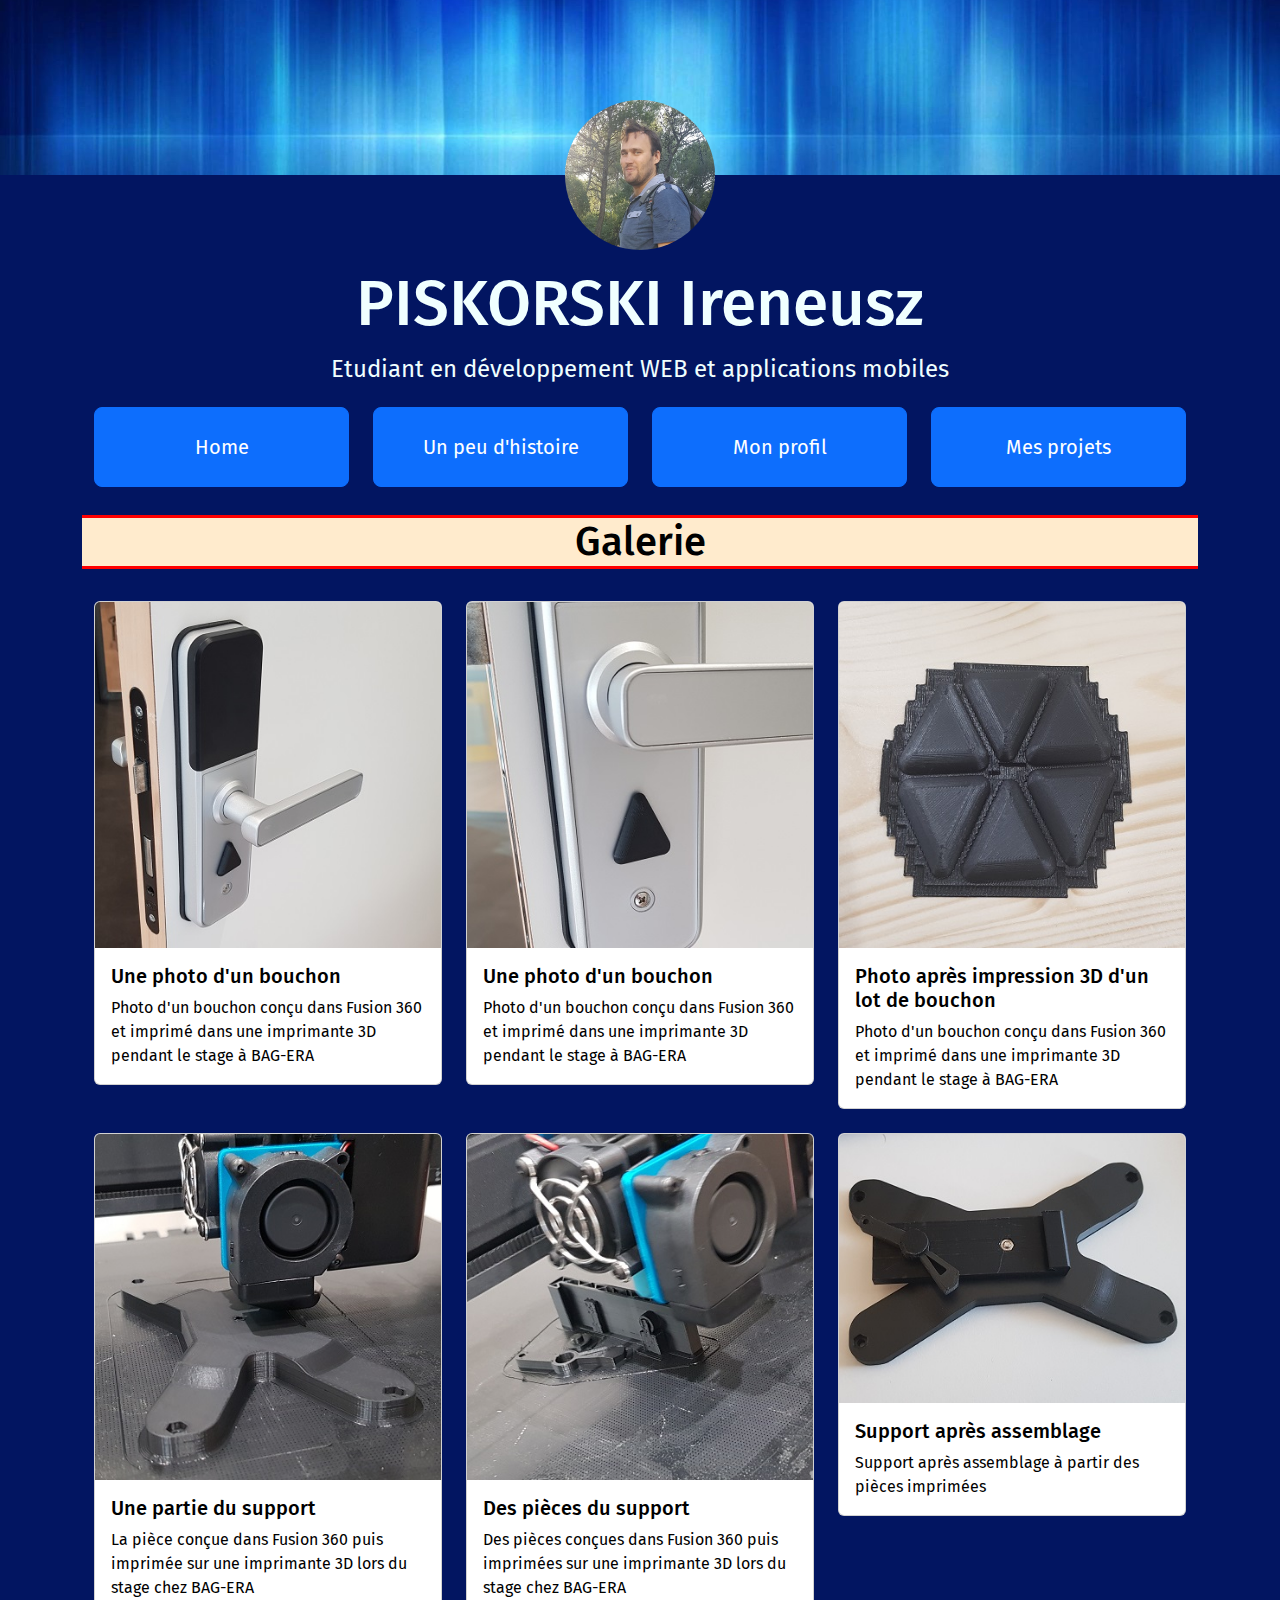
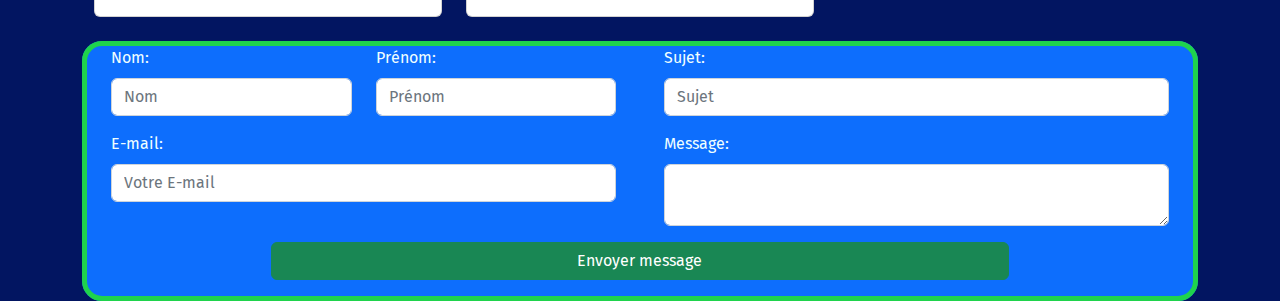
==== index.html @ 76c7e1bf "123" ====
<!DOCTYPE html>
<html lang="fr">
<head>
    <meta charset="UTF-8">
    <meta http-equiv="X-UA-Compatible" content="IE=edge">
    <meta name="viewport" content="width=device-width, initial-scale=1.0">
    <link rel="preconnect" href="https://fonts.googleapis.com">
    <link rel="preconnect" href="https://fonts.gstatic.com" crossorigin>
    <link href="https://fonts.googleapis.com/css2?family=Fira+Sans&display=swap" rel="stylesheet">
    <link rel="stylesheet" href="style/bootstrap.css">
    <title>CV Ireneusz PISKORSKI - Home</title>
</head>
<body>
    <header>
        <div>
            <img src="photo/header.jpg" class="w-100 d-none d-lg-block col-lg-3 headerPadding"  alt="background photo">
            <img src="photo/headerSm.jpg" alt="background photo small" class="w-100 d-lg-none headerPadding">
            <img id="headerPhoto" class="rounded mx-auto d-block mb-3"
             src="photo/photo1.jpg" alt="Photo d'Irek">
            <h2>PISKORSKI Ireneusz</h2>
            <p class="text-center fs-4">Etudiant en développement WEB et applications mobiles</p>
        </div>
    </header>

<div class="container">
    <div class="row mb-4">
        <div class="d-none d-lg-block col-lg-3">
            <a class="btn btn-primary btn-lg col-12 py-4 my-1" href="index.html">Home</a>
        </div>
        <div class="col-12 col-md-4 col-lg-3">
            <a class="btn btn-primary btn-lg col-12 py-4 my-1" href="passe.html">Un peu d'histoire</a>
        </div>
        <div class="col-12 col-md-4 col-lg-3">
            <a class="btn btn-primary btn-lg col-12 py-4 my-1" href="profil.html">Mon profil</a>
        </div>
        <div class="col-12 col-md-4 col-lg-3">
            <a class="btn btn-primary btn-lg col-12 py-4 my-1" href="projets.html">Mes projets</a>
        </div>
    </div>

    <div class="d-sm-none">
        <div> <img src="photo/CV_Ireneusz_PISKORSKI.jpg" alt="CV d'Ireneusz PISKORSKI" class="img-thumbnail border-success bg-success"> </div>
        <a href="photo/CV_Ireneusz_PISKORSKI.pdf" class="btn btn-primary w-100 mt-1 mb-3" target="_blank">Telecharger CV</a>
    </div>


    <div class="d-md-flex row d-none row-cols-3 g-4 mb-4">
      <h1 class="col-12">Galerie</h1>
        <div class="col">
          <div class="card">
            <img src="photo/blocage1.jpg" class="card-img-top" alt="Photo après montage du bouchon">
            <div class="card-body">
              <h5 class="card-title">Une photo d'un bouchon</h5>
              <p class="card-text">Photo d'un bouchon conçu dans Fusion 360 et imprimé dans une imprimante 3D pendant le stage à BAG-ERA</p>
            </div>
          </div>
        </div>
        <div class="col">
          <div class="card">
            <img src="photo/blocage2.jpg" class="card-img-top" alt="Photo après montage du bouchon">
            <div class="card-body">
              <h5 class="card-title">Une photo d'un bouchon</h5>
              <p class="card-text">Photo d'un bouchon conçu dans Fusion 360 et imprimé dans une imprimante 3D pendant le stage à BAG-ERA</p>
            </div>
          </div>
        </div>
        <div class="col">
          <div class="card">
            <img src="photo/blocage3.jpg" class="card-img-top" alt="Photo après impression d'un lot de bouchon">
            <div class="card-body">
              <h5 class="card-title">Photo après impression 3D d'un lot de bouchon</h5>
              <p class="card-text">Photo d'un bouchon conçu dans Fusion 360 et imprimé dans une imprimante 3D pendant le stage à BAG-ERA</p>
            </div>
          </div>
        </div>
        <div class="col">
            <div class="card">
              <img src="photo/imprime1.jpg" class="card-img-top" alt="une partie du stand conçu par mes soins et imprimé sur une imprimante 3D lors du stage chez BAG-ERA">
              <div class="card-body">
                <h5 class="card-title">Une partie du support</h5>
                <p class="card-text">La pièce conçue dans Fusion 360 puis imprimée sur une imprimante 3D lors du stage chez BAG-ERA</p>
              </div>
            </div>
          </div>
          <div class="col">
            <div class="card">
              <img src="photo/imprime2.jpg" class="card-img-top" alt="Des pièces conçues par mes soins puis imprimées sur une imprimante 3D lors du stage chez BAG-ERA">
              <div class="card-body">
                <h5 class="card-title">Des pièces du support</h5>
                <p class="card-text">Des pièces conçues dans Fusion 360 puis imprimées sur une imprimante 3D lors du stage chez BAG-ERA</p>
              </div>
            </div>
          </div>
          <div class="col">
            <div class="card">
              <img src="photo/imprime3.jpg" class="card-img-top" alt="Support après assemblage">
              <div class="card-body">
                <h5 class="card-title">Support après assemblage</h5>
                <p class="card-text">Support après assemblage à partir des pièces imprimées</p>
              </div>
            </div>
          </div>
    </div>

    <form action="https://httpbin.org/get" method="get" target="_blank">
        <fieldset>
            <div class="row">
                <div class="col-xl-6">
                    <div class="row">
                        <div class="mb-3 col-lg-6">
                            <label for="nom" class="form-label">Nom: </label>
                            <input type="text" class="form-control" name="nom" placeholder="Nom">
                        </div>
                        <div class="mb-3 col-lg-6">
                            <label for="prenom" class="form-label">Prénom: </label>
                            <input type="text" class="form-control" name="prenom" placeholder="Prénom">
                        </div>
                        <div class="mb-3 col-12">
                            <label for="eMail" class="form-label">E-mail: </label>
                            <input type="email" class="form-control" name="eMail" placeholder="Votre E-mail">
                        </div>
                    </div>
                </div>
                <div class="col-xl-6">
                    <div class="row">
                        <div class="mb-3">
                            <label for="sujet" class="form-label">Sujet: </label>
                            <input type="text" class="form-control" name="sujet" placeholder="Sujet">
                        </div>
                        <div class="mb-3">
                            <label for="message" class="form-label">Message: </label>
                            <textarea class="form-control" name="message" rows="2"></textarea>
                        </div>
                    </div>
                </div>
            </div>
            <div class="row mx-auto mb-3 col-8">
                <button class="btn btn-success">Envoyer message</button>
            </div>
        </fieldset>
    </form>            
</div>
<script src="https://cdn.jsdelivr.net/npm/@popperjs/core@2.11.5/dist/umd/popper.min.js" integrity="sha384-Xe+8cL9oJa6tN/veChSP7q+mnSPaj5Bcu9mPX5F5xIGE0DVittaqT5lorf0EI7Vk" crossorigin="anonymous"></script>
<script src="https://cdn.jsdelivr.net/npm/bootstrap@5.2.0-beta1/dist/js/bootstrap.min.js" integrity="sha384-kjU+l4N0Yf4ZOJErLsIcvOU2qSb74wXpOhqTvwVx3OElZRweTnQ6d31fXEoRD1Jy" crossorigin="anonymous"></script>
</body>
</html>
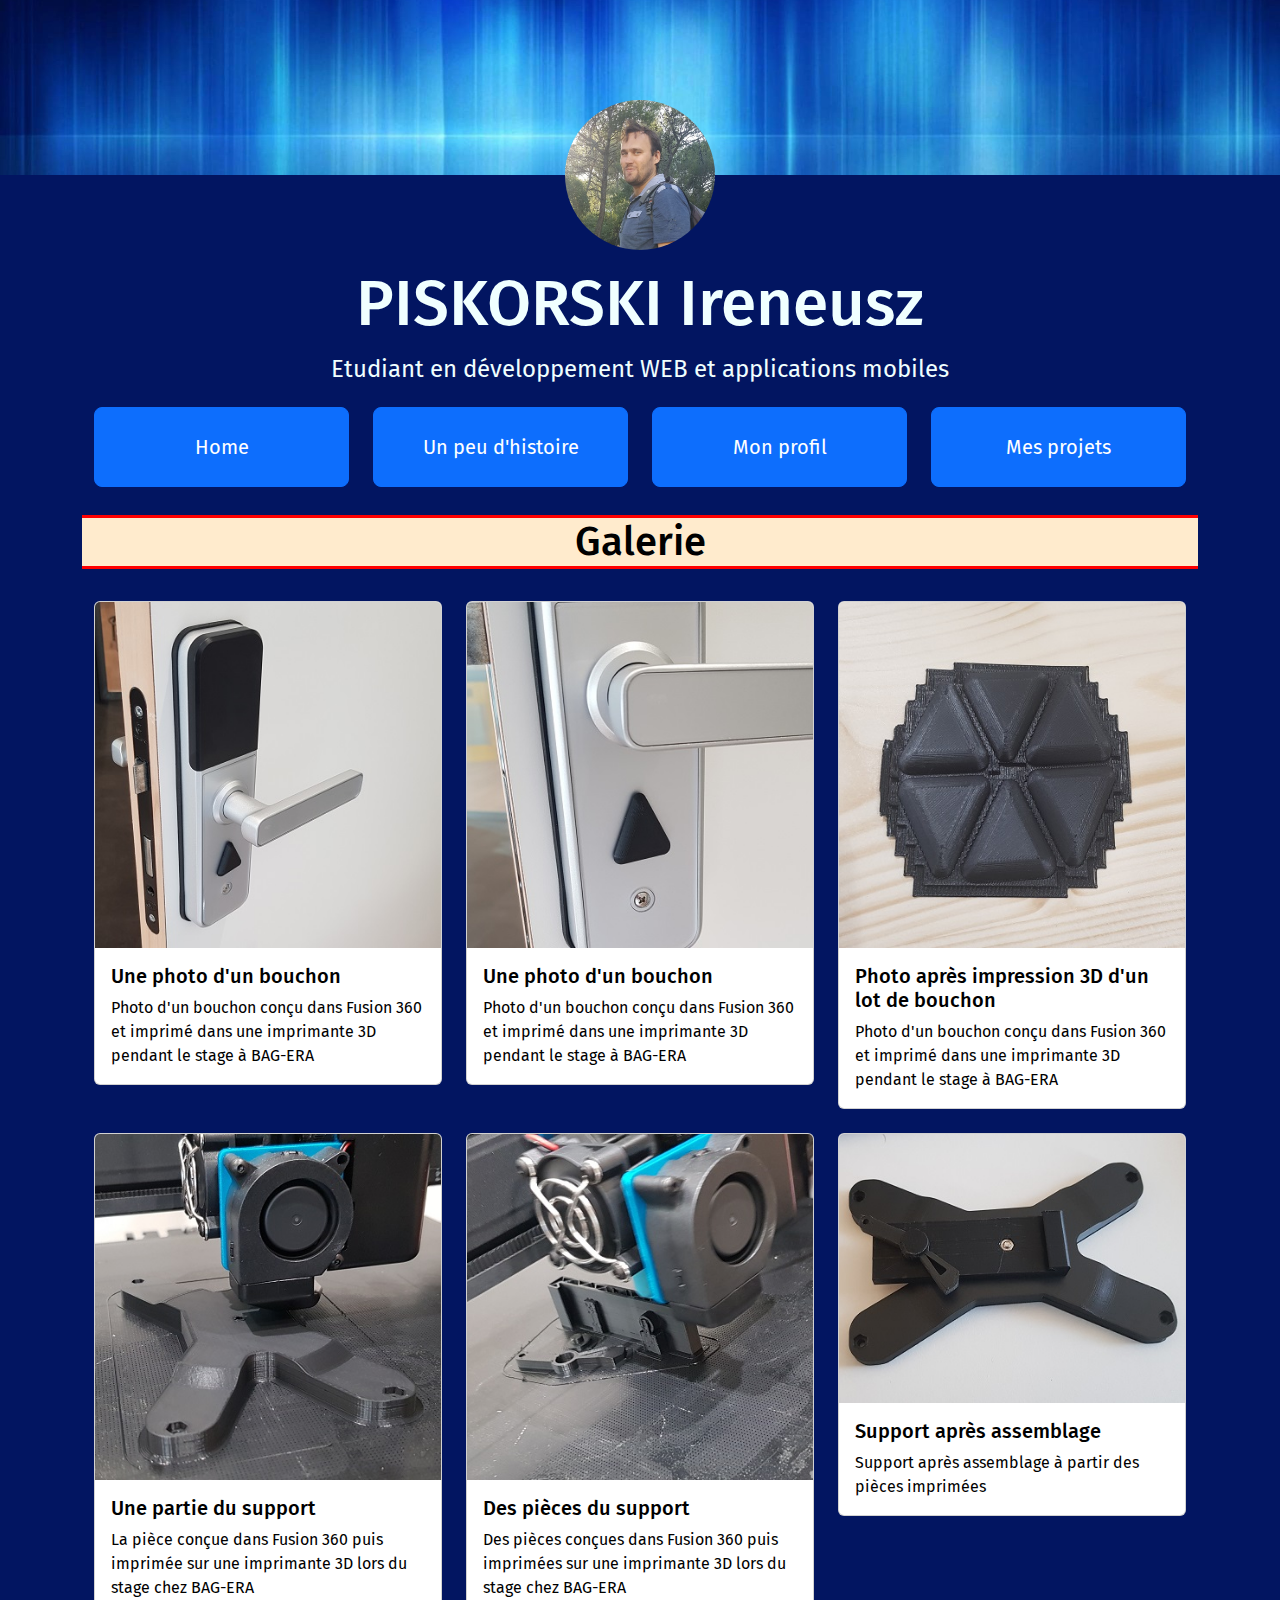
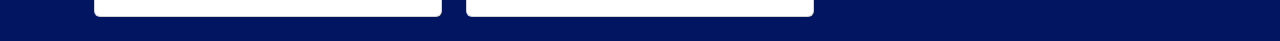
==== commit ce3ab261: "234" ====
--- a/index.html
+++ b/index.html
@@ -102,7 +102,7 @@
           </div>
     </div>
 
-    <form action="https://httpbin.org/get" method="get" target="_blank">
+    <!-- <form action="https://httpbin.org/get" method="get" target="_blank">
         <fieldset>
             <div class="row">
                 <div class="col-xl-6">
@@ -138,7 +138,7 @@
                 <button class="btn btn-success">Envoyer message</button>
             </div>
         </fieldset>
-    </form>            
+    </form>             -->
 </div>
 <script src="https://cdn.jsdelivr.net/npm/@popperjs/core@2.11.5/dist/umd/popper.min.js" integrity="sha384-Xe+8cL9oJa6tN/veChSP7q+mnSPaj5Bcu9mPX5F5xIGE0DVittaqT5lorf0EI7Vk" crossorigin="anonymous"></script>
 <script src="https://cdn.jsdelivr.net/npm/bootstrap@5.2.0-beta1/dist/js/bootstrap.min.js" integrity="sha384-kjU+l4N0Yf4ZOJErLsIcvOU2qSb74wXpOhqTvwVx3OElZRweTnQ6d31fXEoRD1Jy" crossorigin="anonymous"></script>
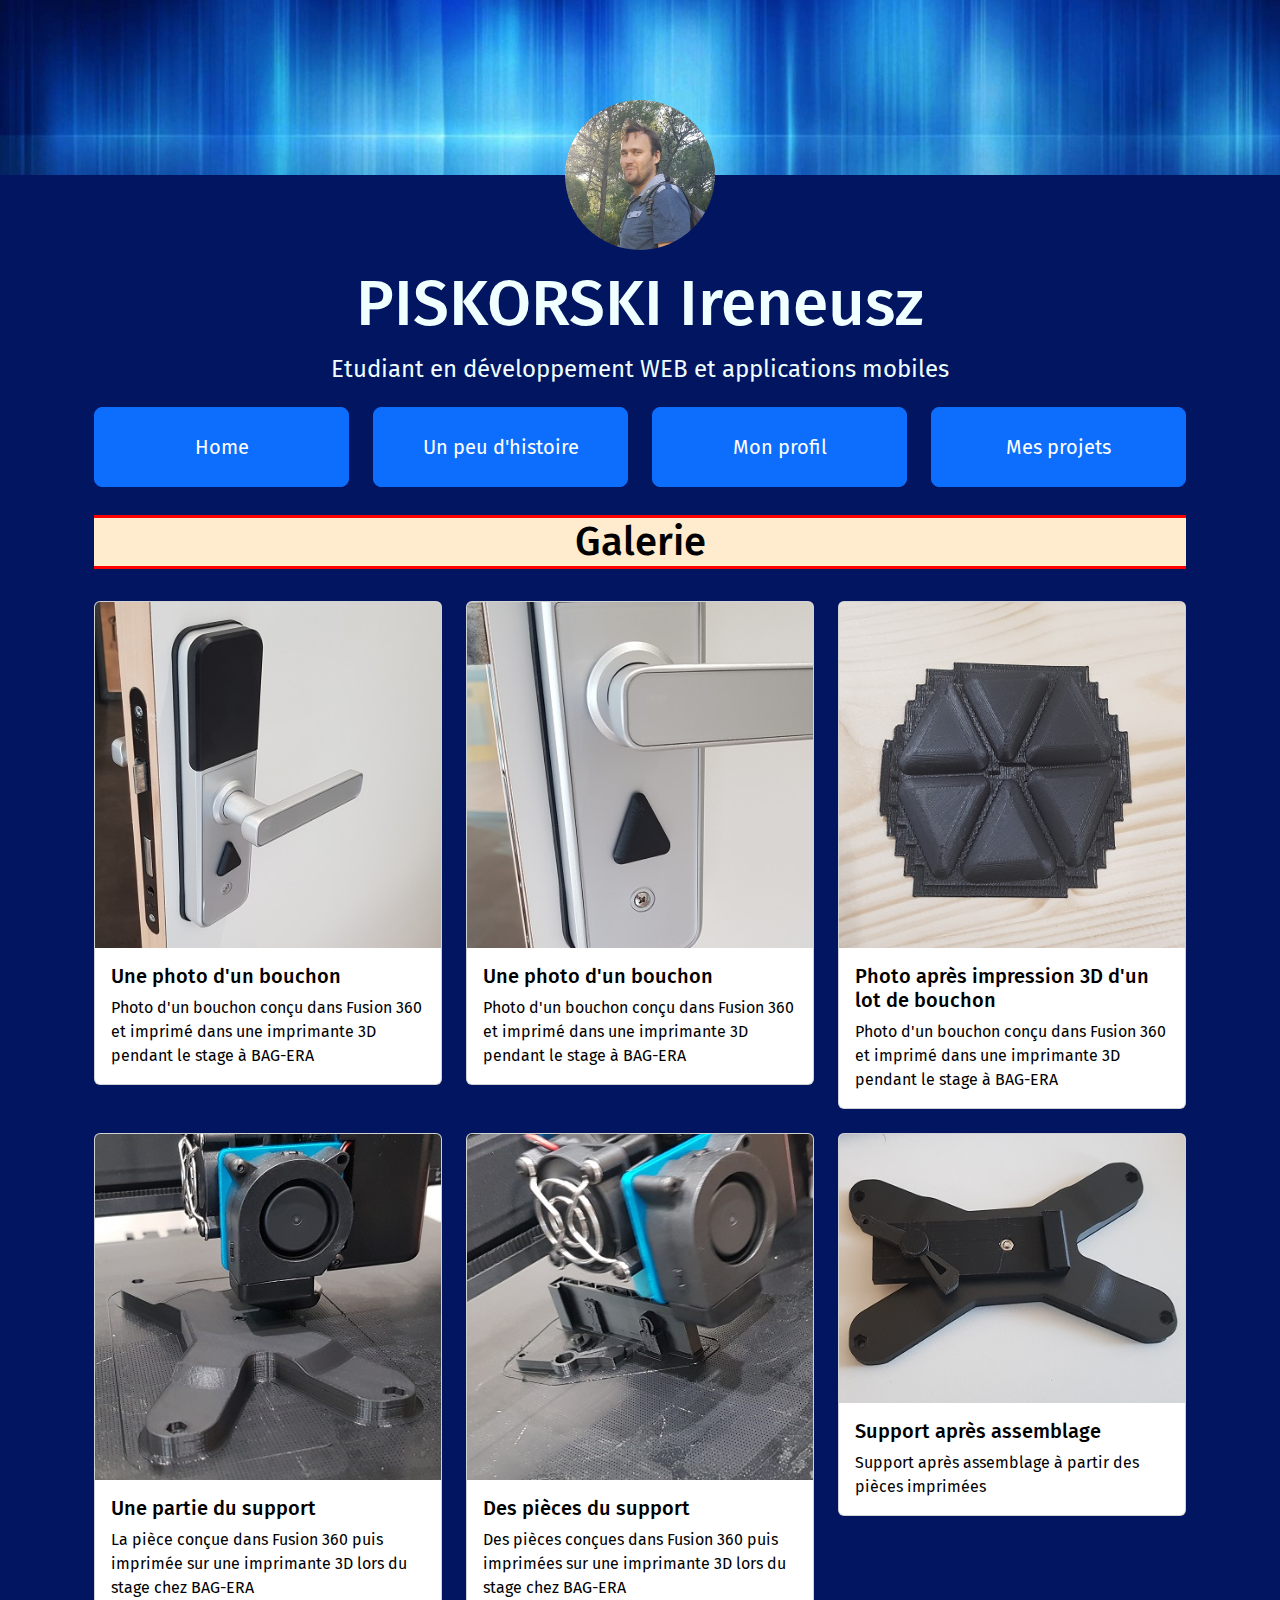
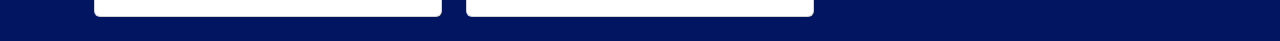
==== commit 3951ff25: "345" ====
--- a/index.html
+++ b/index.html
@@ -45,7 +45,9 @@
 
 
     <div class="d-md-flex row d-none row-cols-3 g-4 mb-4">
-      <h1 class="col-12">Galerie</h1>
+    <div class="col-12">
+      <h1>Galerie</h1>
+    </div>
         <div class="col">
           <div class="card">
             <img src="photo/blocage1.jpg" class="card-img-top" alt="Photo après montage du bouchon">
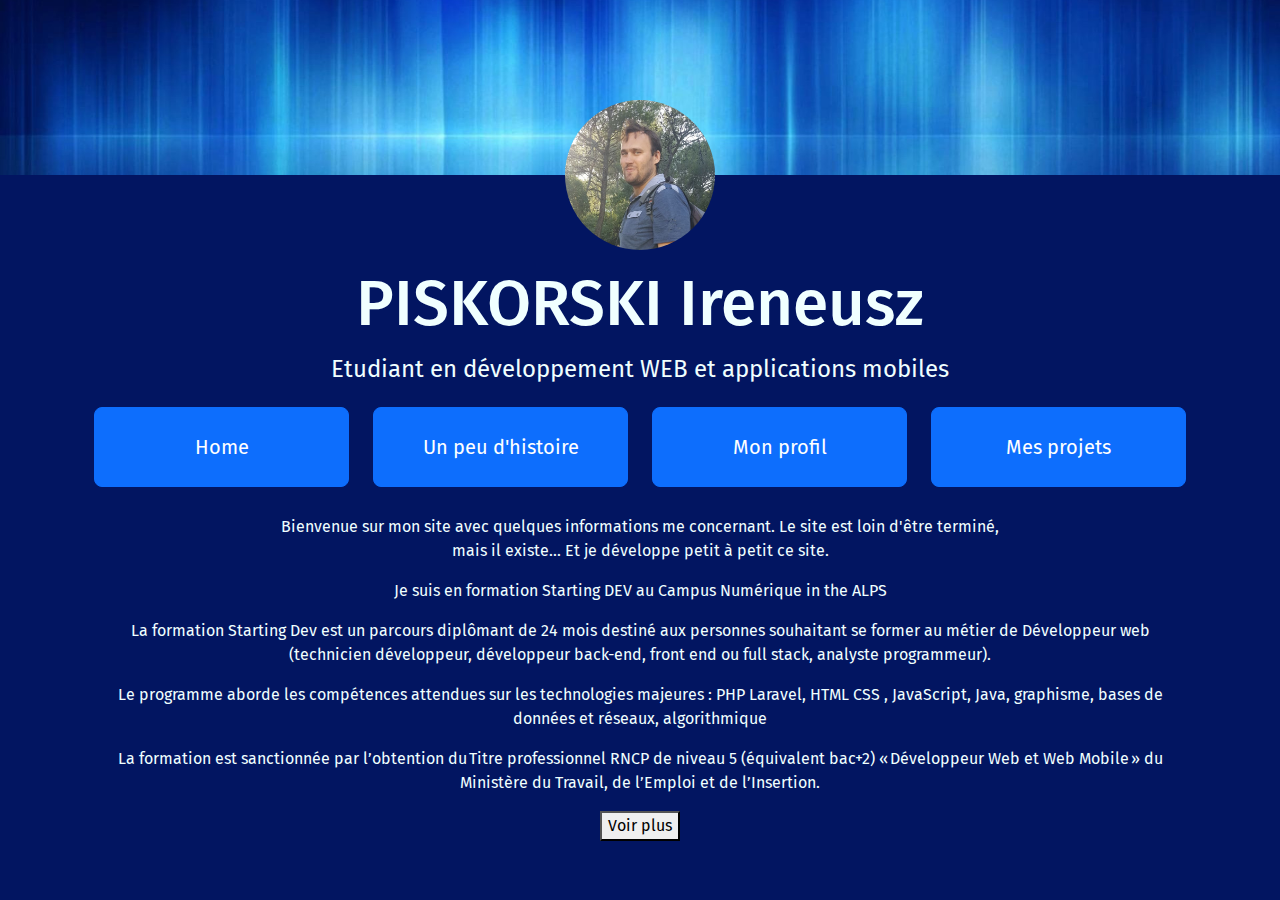
==== commit 576e1c9e: "Une petite mise à jour de la page d'accueil et du CV" ====
--- a/index.html
+++ b/index.html
@@ -38,109 +38,34 @@
         </div>
     </div>
 
+    <div class="row">
+        <div class="col-2"> </div>
+        <div class="col-8 text-center">
+            Bienvenue sur mon site avec quelques informations me concernant.
+            Le site est loin d'être terminé, mais il existe...
+            Et je développe petit à petit ce site.</div>
+        <div class="col-2"> </div>
+    </div>
+    <div class="row mt-3 mb-3">
+        <div class="col text-center">
+            <p>Je suis en formation Starting DEV au Campus Numérique in the ALPS</p>
+            <p>La formation Starting Dev est un parcours diplômant de 24 mois destiné aux personnes souhaitant
+                se former au métier de Développeur web (technicien développeur, développeur back-end,
+                front end ou full stack, analyste programmeur).</p>
+            <p>Le programme aborde les compétences attendues sur les technologies majeures :
+                PHP Laravel, HTML CSS , JavaScript, Java, graphisme, bases de données et réseaux, algorithmique</p>
+            <p>La formation est sanctionnée par l’obtention du Titre professionnel RNCP de niveau 5
+                (équivalent bac+2) « Développeur Web et Web Mobile » du Ministère du Travail,
+                de l’Emploi et de l’Insertion.</p>
+        </div>
+        <a href="https://le-campus-numerique.fr/" class="d-flex justify-content-center text-decoration-none"><button>Voir plus</button></a>
+    </div>
+
     <div class="d-sm-none">
         <div> <img src="photo/CV_Ireneusz_PISKORSKI.jpg" alt="CV d'Ireneusz PISKORSKI" class="img-thumbnail border-success bg-success"> </div>
         <a href="photo/CV_Ireneusz_PISKORSKI.pdf" class="btn btn-primary w-100 mt-1 mb-3" target="_blank">Telecharger CV</a>
     </div>
 
-
-    <div class="d-md-flex row d-none row-cols-3 g-4 mb-4">
-    <div class="col-12">
-      <h1>Galerie</h1>
-    </div>
-        <div class="col">
-          <div class="card">
-            <img src="photo/blocage1.jpg" class="card-img-top" alt="Photo après montage du bouchon">
-            <div class="card-body">
-              <h5 class="card-title">Une photo d'un bouchon</h5>
-              <p class="card-text">Photo d'un bouchon conçu dans Fusion 360 et imprimé dans une imprimante 3D pendant le stage à BAG-ERA</p>
-            </div>
-          </div>
-        </div>
-        <div class="col">
-          <div class="card">
-            <img src="photo/blocage2.jpg" class="card-img-top" alt="Photo après montage du bouchon">
-            <div class="card-body">
-              <h5 class="card-title">Une photo d'un bouchon</h5>
-              <p class="card-text">Photo d'un bouchon conçu dans Fusion 360 et imprimé dans une imprimante 3D pendant le stage à BAG-ERA</p>
-            </div>
-          </div>
-        </div>
-        <div class="col">
-          <div class="card">
-            <img src="photo/blocage3.jpg" class="card-img-top" alt="Photo après impression d'un lot de bouchon">
-            <div class="card-body">
-              <h5 class="card-title">Photo après impression 3D d'un lot de bouchon</h5>
-              <p class="card-text">Photo d'un bouchon conçu dans Fusion 360 et imprimé dans une imprimante 3D pendant le stage à BAG-ERA</p>
-            </div>
-          </div>
-        </div>
-        <div class="col">
-            <div class="card">
-              <img src="photo/imprime1.jpg" class="card-img-top" alt="une partie du stand conçu par mes soins et imprimé sur une imprimante 3D lors du stage chez BAG-ERA">
-              <div class="card-body">
-                <h5 class="card-title">Une partie du support</h5>
-                <p class="card-text">La pièce conçue dans Fusion 360 puis imprimée sur une imprimante 3D lors du stage chez BAG-ERA</p>
-              </div>
-            </div>
-          </div>
-          <div class="col">
-            <div class="card">
-              <img src="photo/imprime2.jpg" class="card-img-top" alt="Des pièces conçues par mes soins puis imprimées sur une imprimante 3D lors du stage chez BAG-ERA">
-              <div class="card-body">
-                <h5 class="card-title">Des pièces du support</h5>
-                <p class="card-text">Des pièces conçues dans Fusion 360 puis imprimées sur une imprimante 3D lors du stage chez BAG-ERA</p>
-              </div>
-            </div>
-          </div>
-          <div class="col">
-            <div class="card">
-              <img src="photo/imprime3.jpg" class="card-img-top" alt="Support après assemblage">
-              <div class="card-body">
-                <h5 class="card-title">Support après assemblage</h5>
-                <p class="card-text">Support après assemblage à partir des pièces imprimées</p>
-              </div>
-            </div>
-          </div>
-    </div>
-
-    <!-- <form action="https://httpbin.org/get" method="get" target="_blank">
-        <fieldset>
-            <div class="row">
-                <div class="col-xl-6">
-                    <div class="row">
-                        <div class="mb-3 col-lg-6">
-                            <label for="nom" class="form-label">Nom: </label>
-                            <input type="text" class="form-control" name="nom" placeholder="Nom">
-                        </div>
-                        <div class="mb-3 col-lg-6">
-                            <label for="prenom" class="form-label">Prénom: </label>
-                            <input type="text" class="form-control" name="prenom" placeholder="Prénom">
-                        </div>
-                        <div class="mb-3 col-12">
-                            <label for="eMail" class="form-label">E-mail: </label>
-                            <input type="email" class="form-control" name="eMail" placeholder="Votre E-mail">
-                        </div>
-                    </div>
-                </div>
-                <div class="col-xl-6">
-                    <div class="row">
-                        <div class="mb-3">
-                            <label for="sujet" class="form-label">Sujet: </label>
-                            <input type="text" class="form-control" name="sujet" placeholder="Sujet">
-                        </div>
-                        <div class="mb-3">
-                            <label for="message" class="form-label">Message: </label>
-                            <textarea class="form-control" name="message" rows="2"></textarea>
-                        </div>
-                    </div>
-                </div>
-            </div>
-            <div class="row mx-auto mb-3 col-8">
-                <button class="btn btn-success">Envoyer message</button>
-            </div>
-        </fieldset>
-    </form>             -->
 </div>
 <script src="https://cdn.jsdelivr.net/npm/@popperjs/core@2.11.5/dist/umd/popper.min.js" integrity="sha384-Xe+8cL9oJa6tN/veChSP7q+mnSPaj5Bcu9mPX5F5xIGE0DVittaqT5lorf0EI7Vk" crossorigin="anonymous"></script>
 <script src="https://cdn.jsdelivr.net/npm/bootstrap@5.2.0-beta1/dist/js/bootstrap.min.js" integrity="sha384-kjU+l4N0Yf4ZOJErLsIcvOU2qSb74wXpOhqTvwVx3OElZRweTnQ6d31fXEoRD1Jy" crossorigin="anonymous"></script>
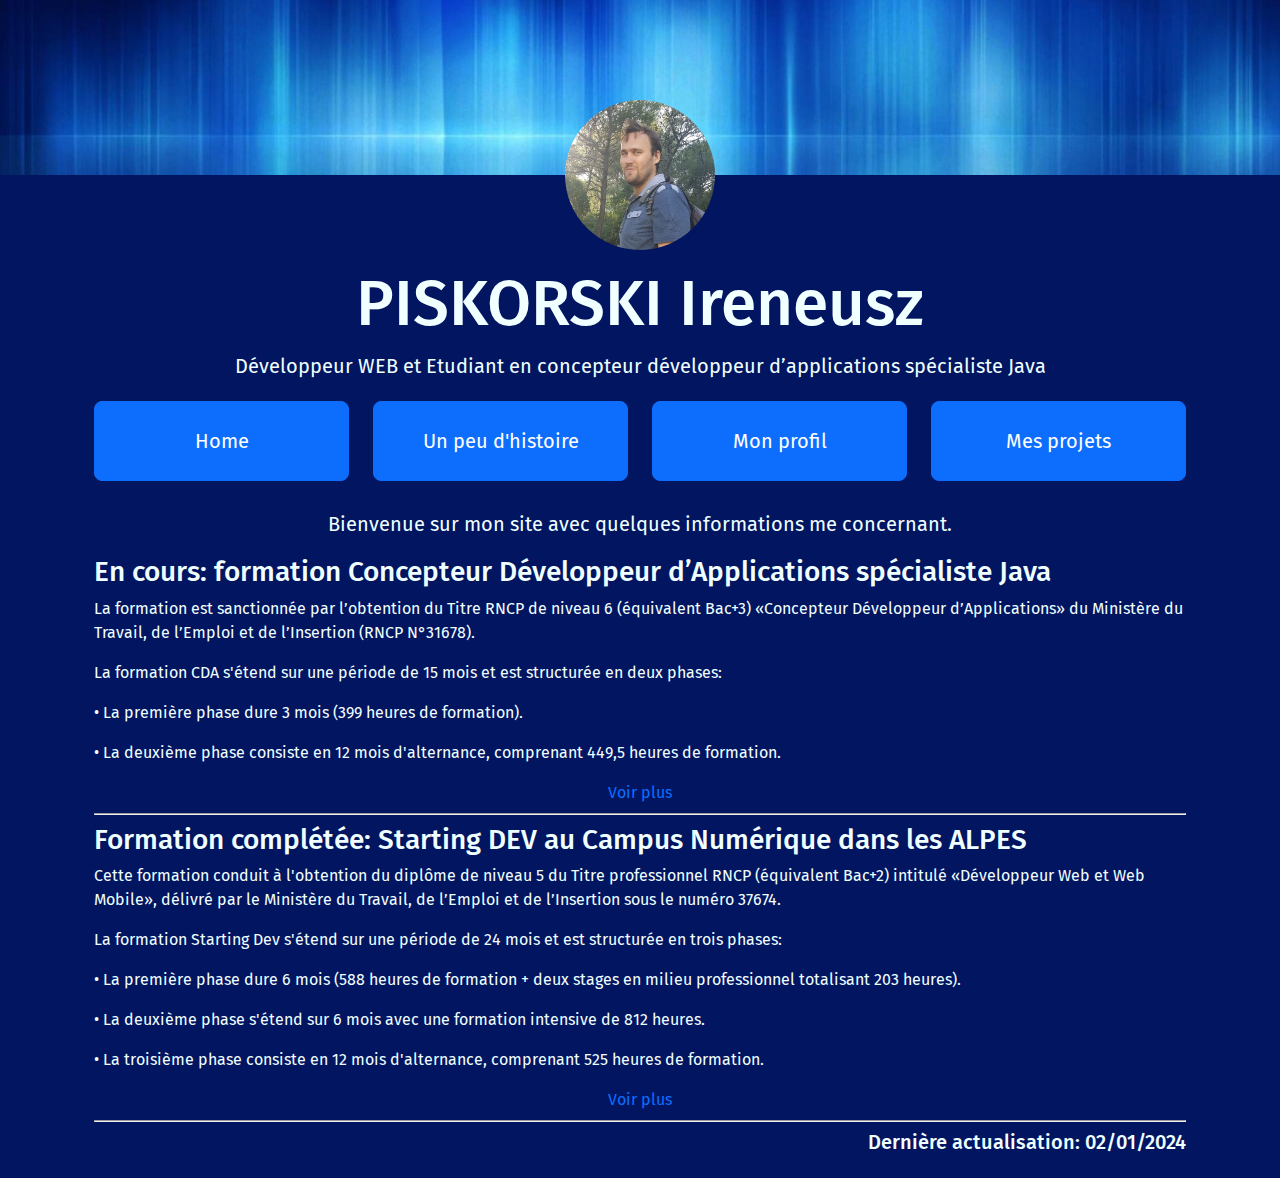
==== commit f04b77d4: "partial update" ====
--- a/index.html
+++ b/index.html
@@ -8,6 +8,7 @@
     <link rel="preconnect" href="https://fonts.gstatic.com" crossorigin>
     <link href="https://fonts.googleapis.com/css2?family=Fira+Sans&display=swap" rel="stylesheet">
     <link rel="stylesheet" href="style/bootstrap.css">
+    <link rel="stylesheet" href="style/style.css">
     <title>CV Ireneusz PISKORSKI - Home</title>
 </head>
 <body>
@@ -17,8 +18,8 @@
             <img src="photo/headerSm.jpg" alt="background photo small" class="w-100 d-lg-none headerPadding">
             <img id="headerPhoto" class="rounded mx-auto d-block mb-3"
              src="photo/photo1.jpg" alt="Photo d'Irek">
-            <h2>PISKORSKI Ireneusz</h2>
-            <p class="text-center fs-4">Etudiant en développement WEB et applications mobiles</p>
+            <h1>PISKORSKI Ireneusz</h1>
+            <p class="text-center fs-5">Développeur WEB et Etudiant en concepteur développeur d’applications spécialiste Java</p>
         </div>
     </header>
 
@@ -39,26 +40,34 @@
     </div>
 
     <div class="row">
-        <div class="col-2"> </div>
-        <div class="col-8 text-center">
+        <div class="text-center fs-5">
             Bienvenue sur mon site avec quelques informations me concernant.
-            Le site est loin d'être terminé, mais il existe...
-            Et je développe petit à petit ce site.</div>
-        <div class="col-2"> </div>
+        </div>
     </div>
     <div class="row mt-3 mb-3">
-        <div class="col text-center">
-            <p>Je suis en formation Starting DEV au Campus Numérique in the ALPS</p>
-            <p>La formation Starting Dev est un parcours diplômant de 24 mois destiné aux personnes souhaitant
-                se former au métier de Développeur web (technicien développeur, développeur back-end,
-                front end ou full stack, analyste programmeur).</p>
-            <p>Le programme aborde les compétences attendues sur les technologies majeures :
-                PHP Laravel, HTML CSS , JavaScript, Java, graphisme, bases de données et réseaux, algorithmique</p>
-            <p>La formation est sanctionnée par l’obtention du Titre professionnel RNCP de niveau 5
-                (équivalent bac+2) « Développeur Web et Web Mobile » du Ministère du Travail,
-                de l’Emploi et de l’Insertion.</p>
+        <div class="col text-start">
+            <h3>En cours: formation Concepteur Développeur d’Applications spécialiste Java</h3>
+            <p>La formation est sanctionnée par l’obtention du Titre RNCP de niveau 6 (équivalent Bac+3)
+                «Concepteur Développeur d’Applications» du Ministère du Travail, de l’Emploi et de l’Insertion
+                (RNCP N°31678).</p>
+            <p>La formation CDA s'étend sur une période de 15 mois et est structurée en deux phases:</p>
+            <p>• La première phase dure 3 mois (399 heures  de formation).</p>
+            <p>• La deuxième phase consiste en 12 mois d'alternance, comprenant 449,5 heures de formation.</p>
+            <a href="https://le-campus-numerique.fr/wp-content/uploads/2023/07/24CDAG_Programme-alternance-V2.docx-1.pdf" class="d-flex justify-content-center text-decoration-none" target="_blank">Voir plus</a>
+            <hr>
+            <h3>Formation complétée: Starting DEV au Campus Numérique dans les ALPES</h3>
+            <p>Cette formation conduit à l'obtention du diplôme de niveau 5 du Titre professionnel RNCP (équivalent Bac+2) 
+                intitulé «Développeur Web et Web Mobile», délivré par le Ministère du Travail, de l’Emploi et de l’Insertion sous le numéro 37674.</p>
+            <p>La formation Starting Dev s'étend sur une période de 24 mois et est structurée en trois phases:</p>
+            <p>• La première phase dure 6 mois (588 heures de formation + deux stages en milieu professionnel totalisant 203 heures).</p>
+            <p>• La deuxième phase s'étend sur 6 mois avec une formation intensive de 812 heures.</p>
+            <p>• La troisième phase consiste en 12 mois d'alternance, comprenant 525 heures de formation.</p>
+            <a href="https://le-campus-numerique.fr/wp-content/uploads/2022/02/Programme-Formation-Starting-Dev-240422.pdf" class="d-flex justify-content-center text-decoration-none" target="_blank">Voir plus</a>
+            <hr>
         </div>
-        <a href="https://le-campus-numerique.fr/" class="d-flex justify-content-center text-decoration-none"><button>Voir plus</button></a>
+        
+
+        <h5 class="text-end">Dernière actualisation: 02/01/2024</h3>
     </div>
 
     <div class="d-sm-none">
--- a/style/style.css
+++ b/style/style.css
@@ -0,0 +1,38 @@
+#headerPhoto{
+    height: 150px;
+    width: 150px;
+    border-radius: 50% !important; 
+  }
+  
+  #home{
+    height: 22px;
+    width: 22px;
+  }
+  
+  .bg-menu{ 
+    background-color: #021561;
+  }
+  
+  fieldset {
+    min-width: 0;
+    padding: 0;
+    margin: 0;
+    border: 5px solid rgb(31, 211, 76) ;
+    border-radius: 20px;
+    background-color: #0d6efd;
+  }
+  
+  .w-33 {
+    width: 33% !important;
+  }
+  
+  .headerPadding{
+    margin-bottom: -75px !important;
+  }
+  
+  .liBg {
+    background-color: #031b79;
+    border-right: solid red 2px;
+    padding-right: 10px;
+  }
+  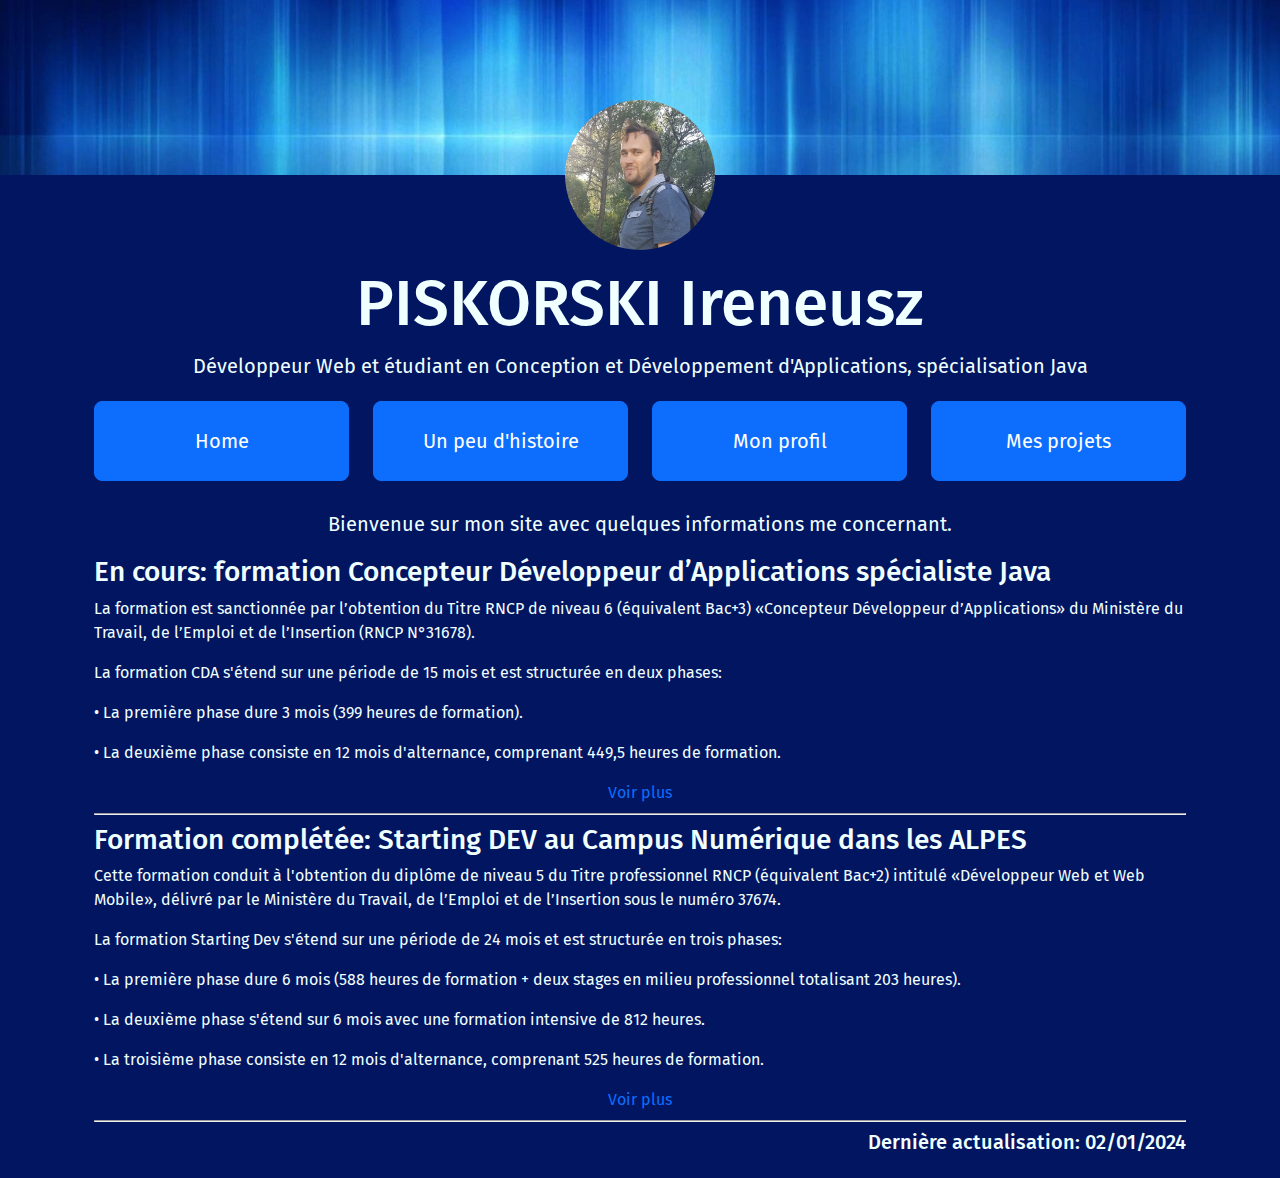
==== commit b0749422: "small corection" ====
--- a/index.html
+++ b/index.html
@@ -19,7 +19,7 @@
             <img id="headerPhoto" class="rounded mx-auto d-block mb-3"
              src="photo/photo1.jpg" alt="Photo d'Irek">
             <h1>PISKORSKI Ireneusz</h1>
-            <p class="text-center fs-5">Développeur WEB et Etudiant en concepteur développeur d’applications spécialiste Java</p>
+            <p class="text-center fs-5">Développeur Web et étudiant en Conception et Développement d'Applications, spécialisation Java</p>
         </div>
     </header>
 
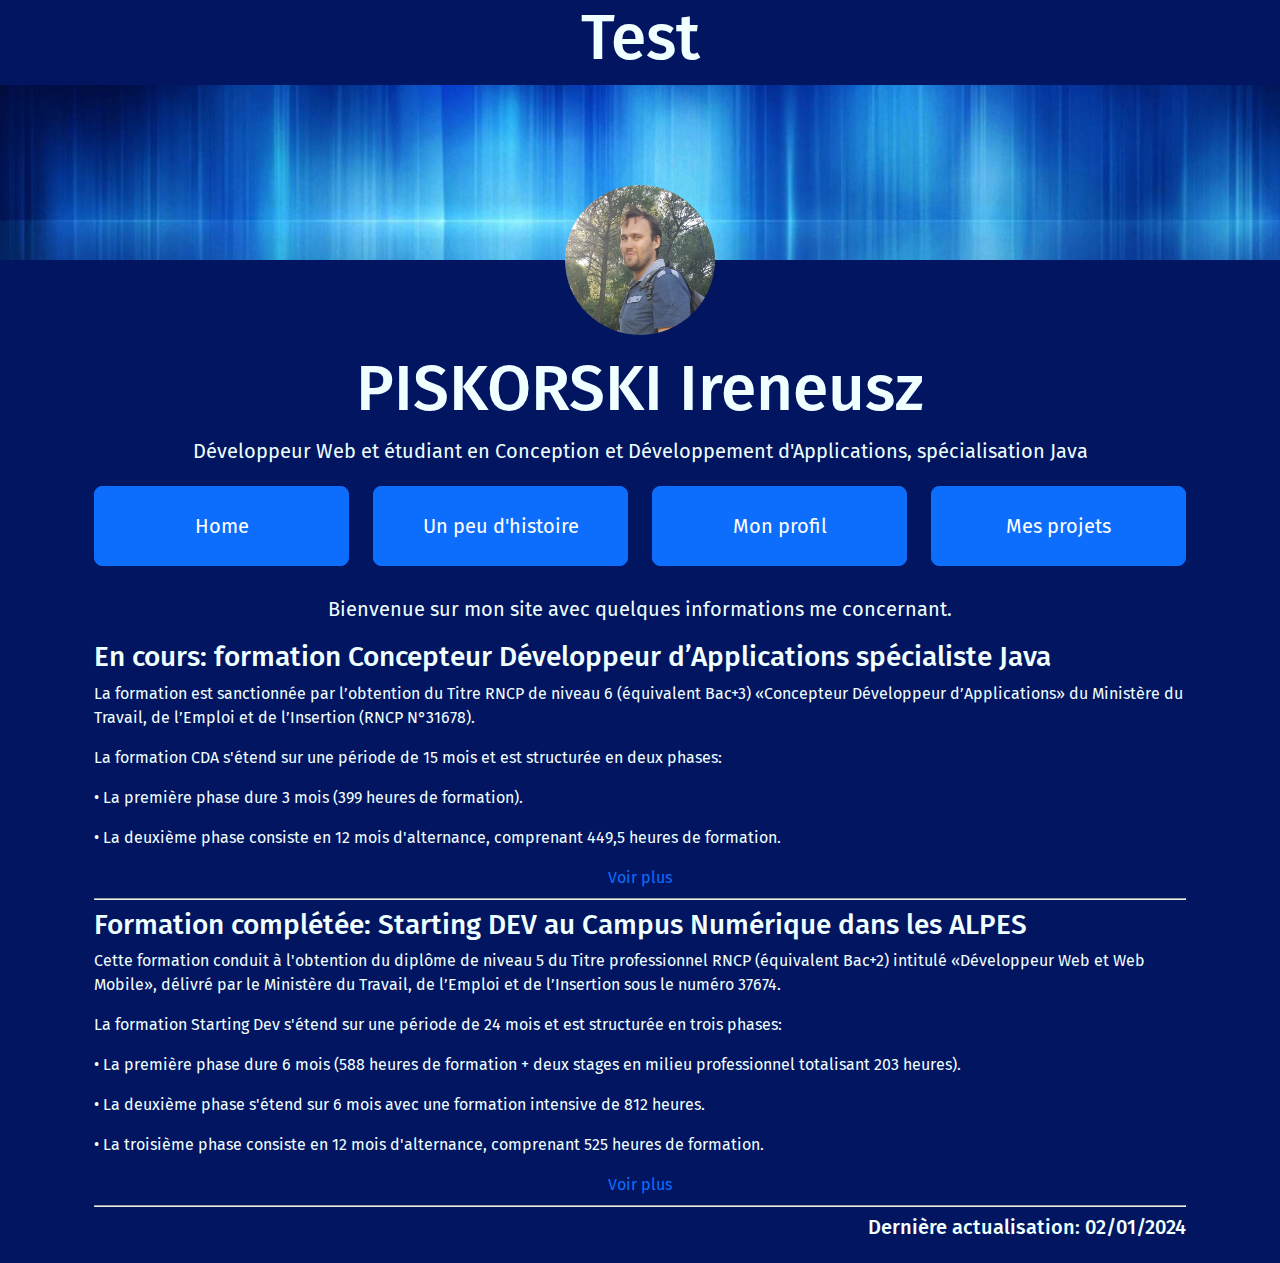
==== commit 57251aab: "test" ====
--- a/index.html
+++ b/index.html
@@ -12,6 +12,8 @@
     <title>CV Ireneusz PISKORSKI - Home</title>
 </head>
 <body>
+
+    <h1>Test</h1>
     <header>
         <div>
             <img src="photo/header.jpg" class="w-100 d-none d-lg-block col-lg-3 headerPadding"  alt="background photo">
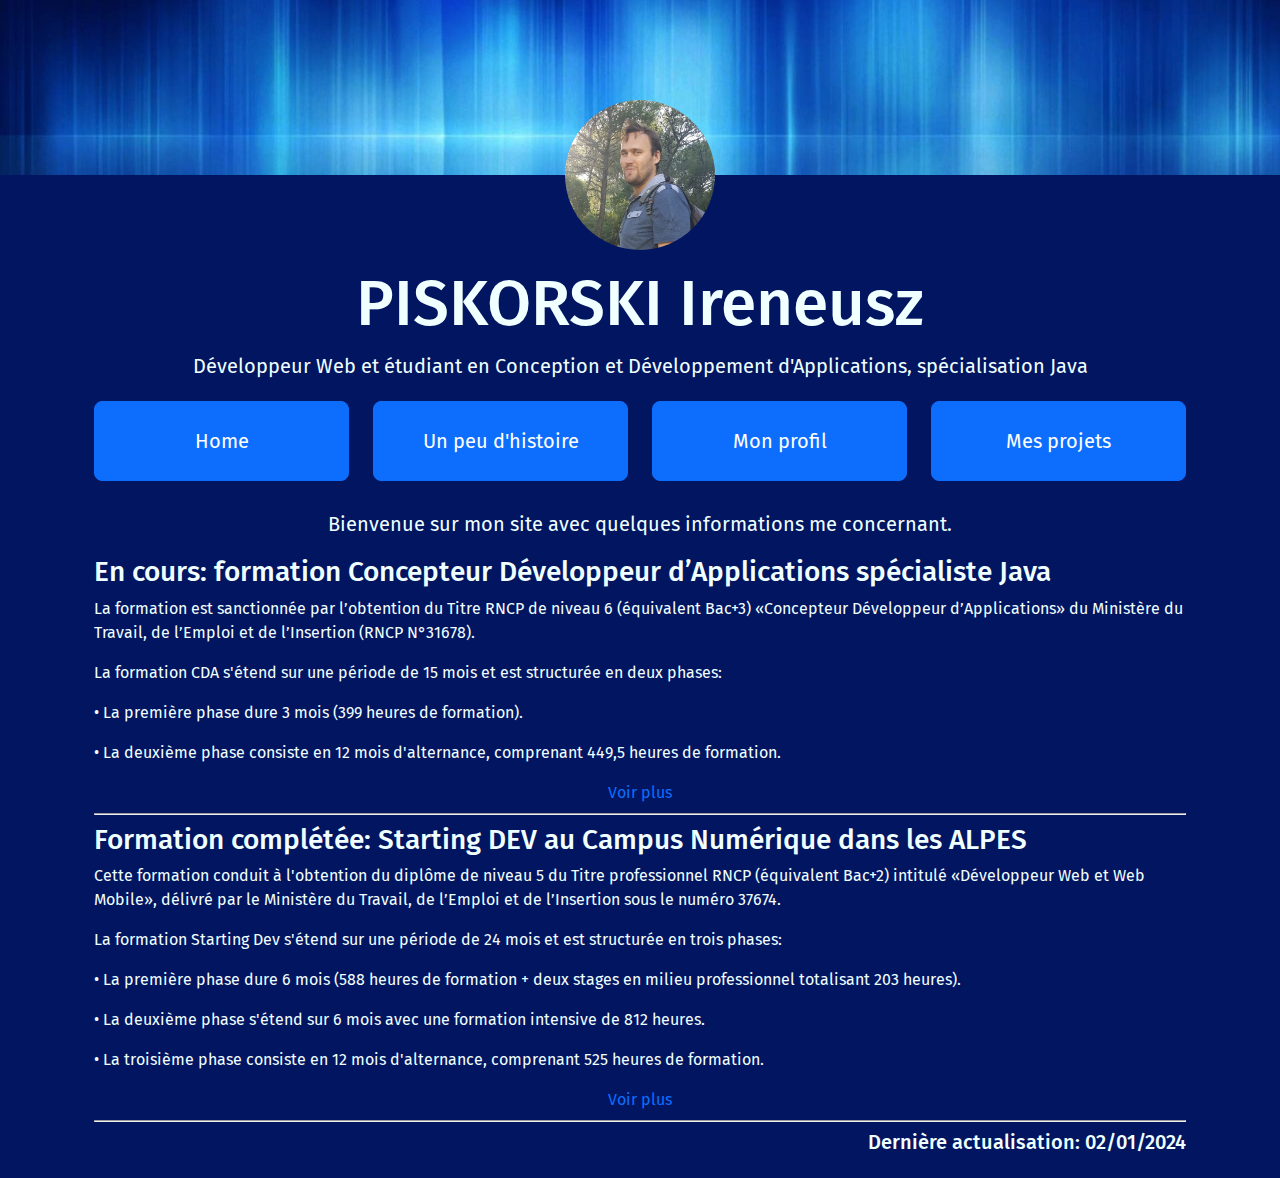
==== commit a8601241: "undo test" ====
--- a/index.html
+++ b/index.html
@@ -12,8 +12,6 @@
     <title>CV Ireneusz PISKORSKI - Home</title>
 </head>
 <body>
-
-    <h1>Test</h1>
     <header>
         <div>
             <img src="photo/header.jpg" class="w-100 d-none d-lg-block col-lg-3 headerPadding"  alt="background photo">
